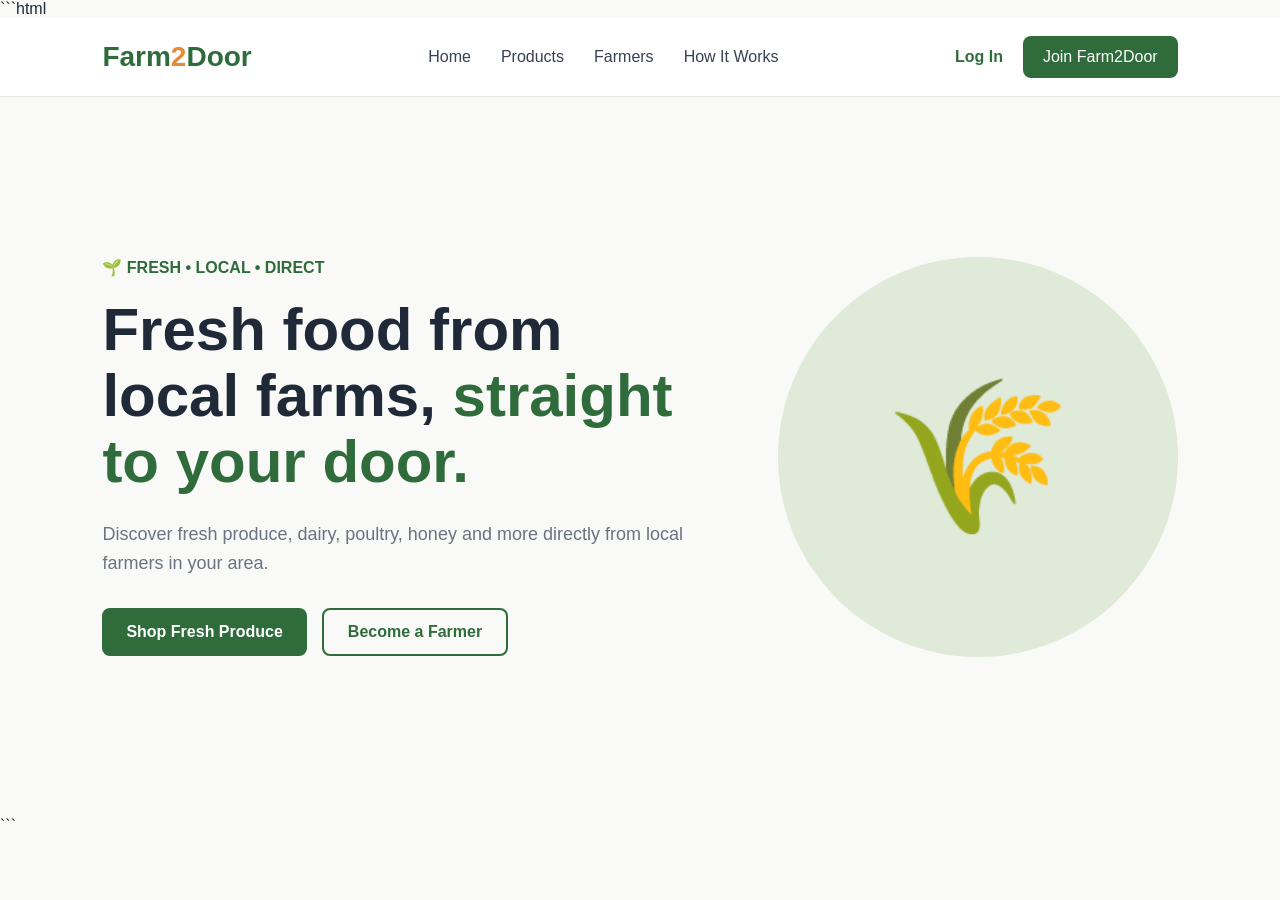
==== index.html @ 85f87cb9 "Add files via upload" ====
```html
<!doctype html>
<html lang="en">
  <head>
    <meta charset="UTF-8" />
    <meta name="viewport" content="width=device-width, initial-scale=1.0" />

    <title>Farm2Door | Fresh From Local Farms</title>
    <link rel="stylesheet" href="style.css" />
  </head>

  <body>
    <header>
      <nav>
        <a href="index.html" class="logo"> Farm<span>2</span>Door </a>

        <ul class="nav-links">
          <li><a href="index.html">Home</a></li>
          <li><a href="products.html">Products</a></li>
          <li><a href="#">Farmers</a></li>
          <li><a href="#">How It Works</a></li>
        </ul>

        <div class="nav-actions">
          <a href="#" class="login-btn">Log In</a>
          <a href="#" class="signup-btn">Join Farm2Door</a>
        </div>
      </nav>
    </header>

    <main>
      <section class="hero">
        <div class="hero-content">
          <p class="hero-tag">🌱 FRESH • LOCAL • DIRECT</p>

          <h1>
            Fresh food from local farms,
            <span>straight to your door.</span>
          </h1>

          <p class="hero-text">
            Discover fresh produce, dairy, poultry, honey and more directly from
            local farmers in your area.
          </p>

          <div class="hero-buttons">
            <a href="#" class="primary-btn">Shop Fresh Produce</a>
            <a href="#" class="secondary-btn">Become a Farmer</a>
          </div>
        </div>

        <div class="hero-image">
          <div class="image-placeholder">🌾</div>
        </div>
      </section>
    </main>

    <script src="js/app.js"></script>
  </body>
</html>
<script src="app.js"></script>
```
---- style.css ----
* {
  margin: 0;
  padding: 0;
  box-sizing: border-box;
}
body {
  background-color: red;
}

body {
  font-family: Arial, Helvetica, sans-serif;
  color: #1f2937;
  background-color: #f9faf7;
}

header {
  background-color: #ffffff;
  border-bottom: 1px solid #e5e7eb;
  padding: 18px 8%;
}

nav {
  display: flex;
  justify-content: space-between;
  align-items: center;
}

.logo {
  font-size: 28px;
  font-weight: bold;
  color: #2f6b3b;
  text-decoration: none;
}

.logo span {
  color: #e58b35;
}

.nav-links {
  display: flex;
  list-style: none;
  gap: 30px;
}

.nav-links a {
  text-decoration: none;
  color: #374151;
  font-weight: 500;
}

.nav-links a:hover {
  color: #2f6b3b;
}

.nav-actions {
  display: flex;
  align-items: center;
  gap: 20px;
}

.login-btn {
  text-decoration: none;
  color: #2f6b3b;
  font-weight: bold;
}

.signup-btn {
  background-color: #2f6b3b;
  color: white;
  padding: 12px 20px;
  border-radius: 8px;
  text-decoration: none;
}

.hero {
  min-height: 80vh;
  display: flex;
  align-items: center;
  justify-content: space-between;
  padding: 80px 8%;
  gap: 50px;
}

.hero-content {
  max-width: 600px;
}

.hero-tag {
  color: #2f6b3b;
  font-weight: bold;
  margin-bottom: 20px;
}

.hero h1 {
  font-size: 60px;
  line-height: 1.1;
  margin-bottom: 25px;
}

.hero h1 span {
  color: #2f6b3b;
}

.hero-text {
  font-size: 18px;
  line-height: 1.6;
  color: #6b7280;
  margin-bottom: 30px;
}

.hero-buttons {
  display: flex;
  gap: 15px;
}

.primary-btn {
  background-color: #2f6b3b;
  color: white;
  padding: 15px 24px;
  border-radius: 8px;
  text-decoration: none;
  font-weight: bold;
}

.secondary-btn {
  border: 2px solid #2f6b3b;
  color: #2f6b3b;
  padding: 13px 24px;
  border-radius: 8px;
  text-decoration: none;
  font-weight: bold;
}

.image-placeholder {
  width: 400px;
  height: 400px;
  background-color: #dfead9;
  border-radius: 50%;
  display: flex;
  justify-content: center;
  align-items: center;
  font-size: 150px;
}

/* Mobile responsiveness */

@media (max-width: 768px) {
  .nav-links {
    display: none;
  }

  .signup-btn {
    display: none;
  }

  .hero {
    flex-direction: column;
    text-align: center;
    padding: 60px 8%;
  }

  .hero h1 {
    font-size: 42px;
  }

  .hero-buttons {
    justify-content: center;
    flex-wrap: wrap;
  }

  .image-placeholder {
    width: 280px;
    height: 280px;
    font-size: 100px;
  }
}
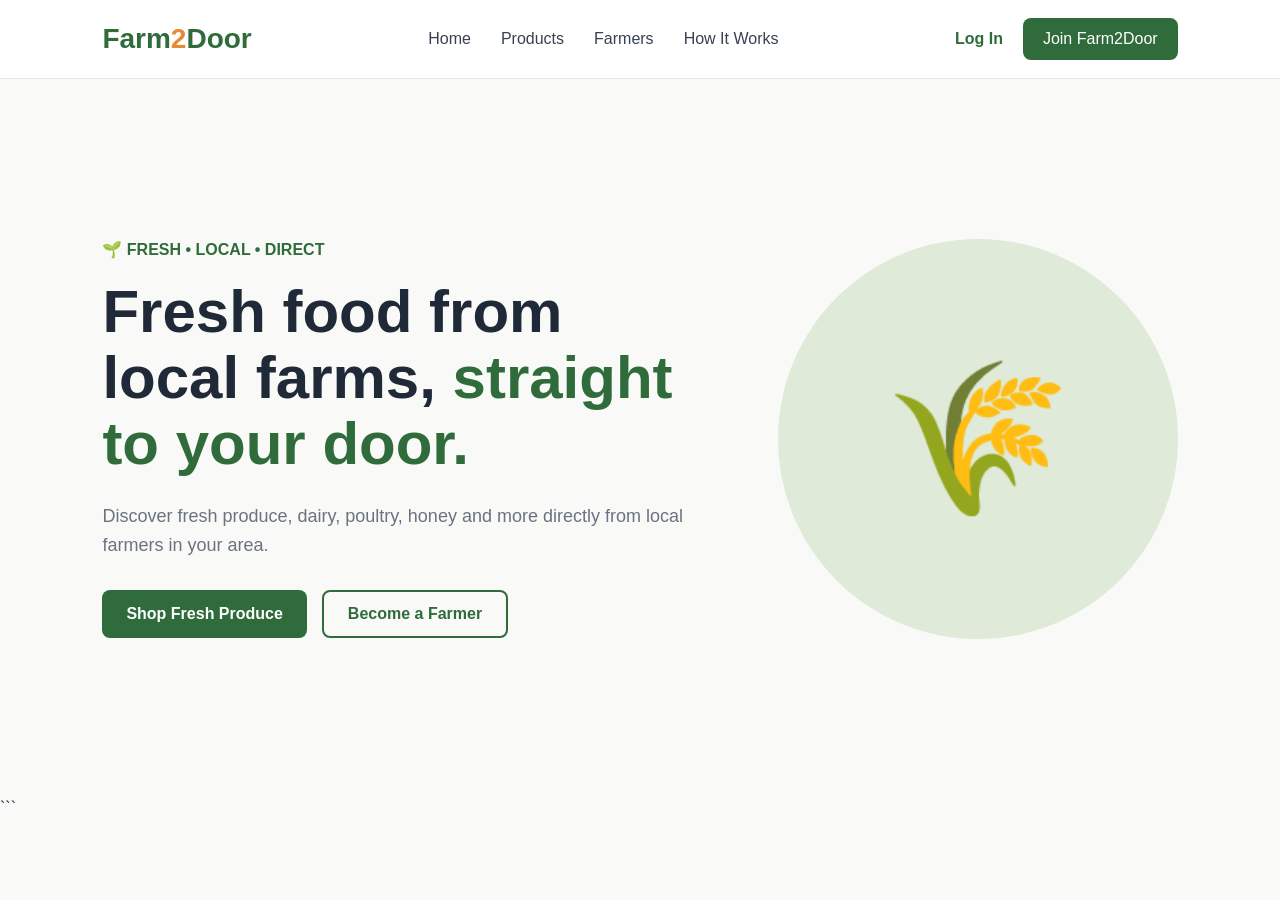
==== commit d09578af: "Update index.html" ====
--- a/index.html
+++ b/index.html
@@ -1,4 +1,3 @@
-```html
 <!doctype html>
 <html lang="en">
   <head>
